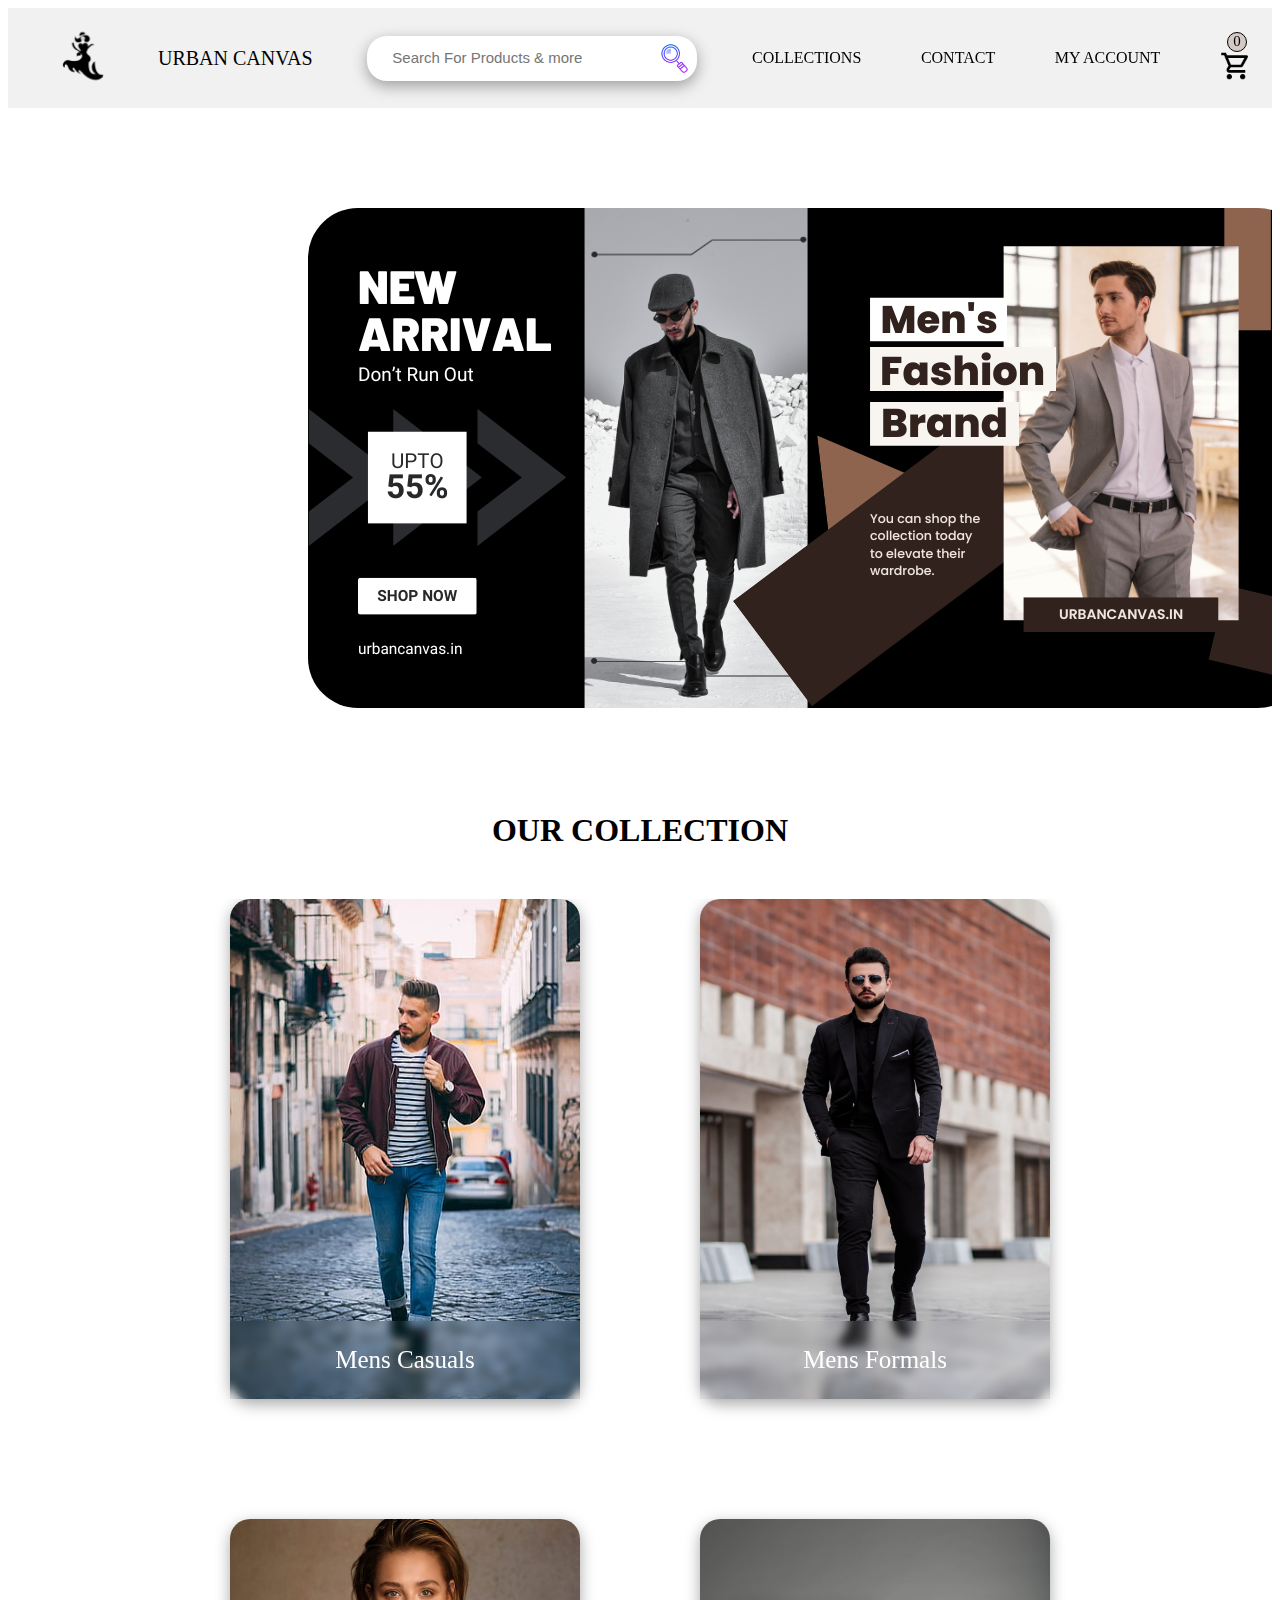
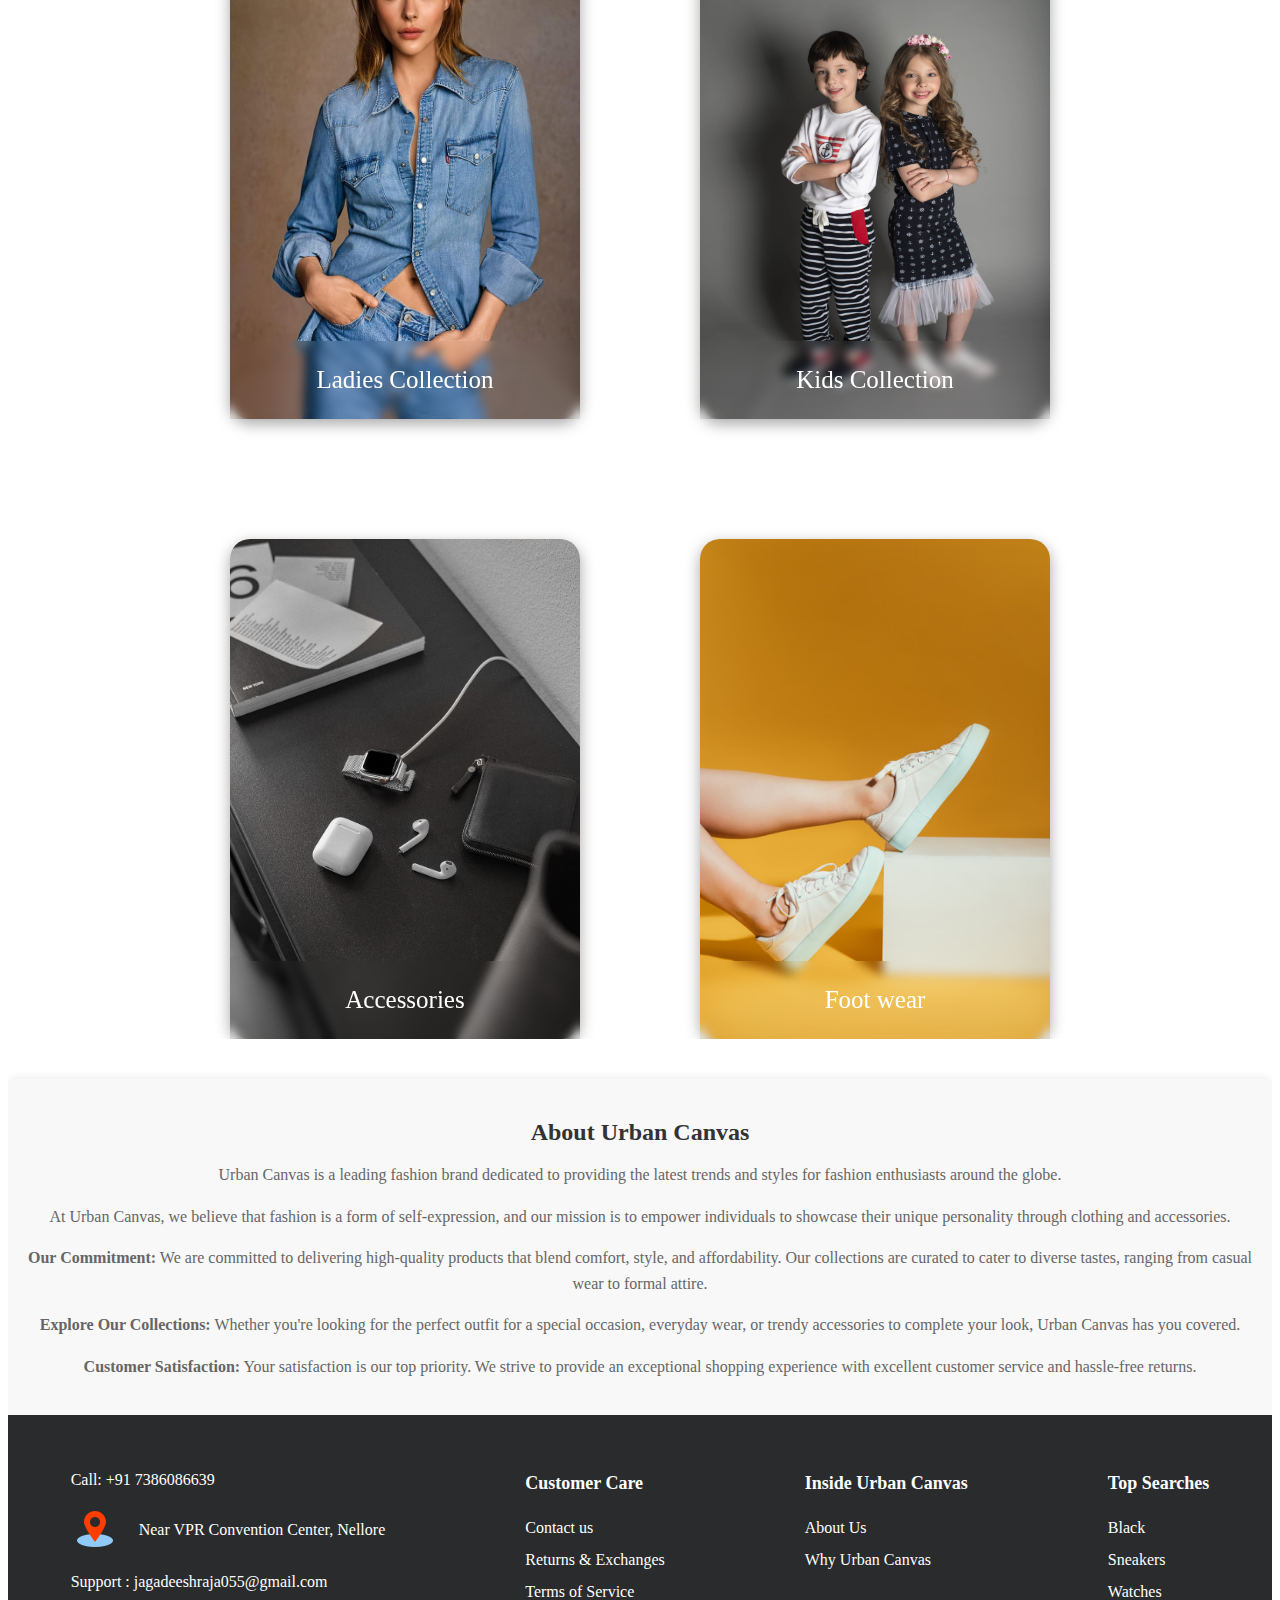
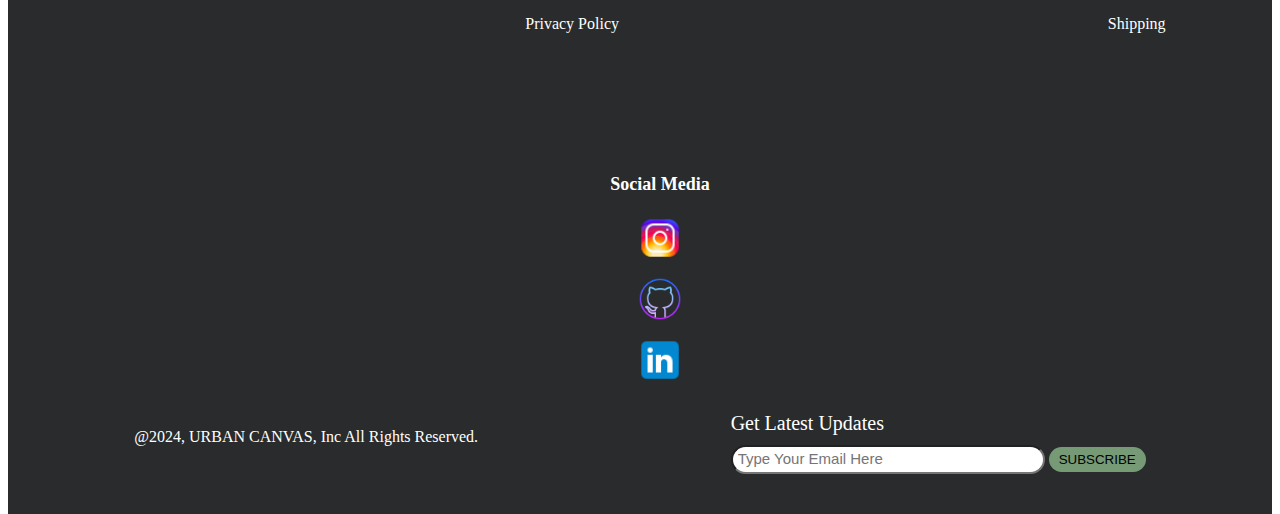
==== index.html @ 2da11622 "first commit" ====
<!DOCTYPE html>
<html lang="en">
<head>
  <meta charset="UTF-8">
  <meta name="viewport" content="width=device-width, initial-scale=1.0, maximum-scale=1.0, user-scalable=no">

  <title>Urban Canvas</title>
  <link rel = "stylesheet" href = "header.css">
  <link rel = "stylesheet" href = "index.css">
  <link rel = "stylesheet" href = "media-screen.css">
  <link rel="stylesheet" href = "footer.css">
</head>
<body>
  <div  class="header-div" id = "header-div-id">
    <header>
      <nav class="main-header">
        <div class="outer-left-header">
          <div class="left-header">
            <a href = "index.html">
              <img class="main-logo" src = "images/UrbanCanvasLogo.png" alt = "Fashion-Logo">
            </a>
            <p class="logo-name">
              URBAN CANVAS
            </p>
          </div>
          <div class="mobile-menu">
            <div class="add-to-cart">
              <div class="cart-value-div">
                <p class="cart-value"> 0 </p>
              </div>
              <a href = "cart.html">
                <img class="add-to-cart-img" src="images/AddToCart.png" alt = "Cart">
              </a>
            </div>
        </div>
      </div>
          
        
      <div class="results-bar">
          <input type = "text" placeholder="Search For Products & more" class="search-input">
          <img onclick = "searchItems();" src = "images/icons/icons8-search-64.png">
        
      </div>
      <div class="right-header">
        <li onclick = "scrollToSection('collections-page');">COLLECTIONS</li>
        <li onclick = "scrollToSection('about-page')">CONTACT</li>
        <li>MY ACCOUNT</li>
        
        <div class="add-to-cart" >
          <div class="cart-value-div">
            <p class="cart-value">  </p>
          </div>
          <a href = "cart.html"><img class="add-to-cart-img" src="images/AddToCart.png" alt = "Cart"></a>

        </div>
      </div>
  
      </nav>
    </header>
  </div>
  
  
  
  <div class="whole-main-page" id="whole-page">
    
    <main>
      <div class="images-scroll">
        <div class="mens-wear">
            <a href = "mens-casuals.html">
              <img  onmouseover="stopScroll()" onmouseleave="startScroll()" src="images/Mens-wear.png" alt = "mens-wear-promotion">
            </a>
        </div>
        <div class="womens-wear">
          <a href = "ladies-collection.html">
            <img onmouseover="stopScroll()" onmouseleave="startScroll()"  src = "images/ladies-wear.gif" alt = "ladies-wear-promotion">
          </a>
        </div>
        <div class="shoes">
          <a href = "shoe-collection.html">
            <img onmouseover="stopScroll()" onmouseleave="startScroll()"  src ="images/foot-wear.png" alt = "foot-wear-promotion">
          </a>
        </div>

        <div class="accessories">
          <a href = "accessories-collection.html">
            <img onmouseover="stopScroll()" onmouseleave="startScroll()"  src = "images/accessories.gif" alt = "accessories-promotion">
          </a>
        </div>

        <div class="kids-wear">
          <a href = "kids-collection.html">
            <img onmouseover="stopScroll()" onmouseleave="startScroll()"  src = "images/kids-wear.gif" alt = "kids-wear-promotion">

          </a>
        </div>
      </div>
      <h1 id = "collections-page"> OUR COLLECTION </h1>
      <div class="collections">
        <div class="mens-collection" onclick="goToMensCasual()">
          <img class="collection-image" src = "images/mens-collection.jpg">
          <div  class="collection-name">
            <p> Mens Casuals</p>
          </div>
        </div>
        <div class="mens-formal-collection" onclick = "goToMensFormal()">
          <img class="collection-image" src = "images/mens-formal-collection.jpg">
          <div  class="collection-name">
            <p> Mens Formals</p>
          </div>
        </div>
        <div class="ladies-collection" onclick = "goToLadiesCollection();">
          <img class="collection-image" src = "images/womens-collection.jpg">
          <div  class="collection-name">
            <p> Ladies Collection</p>
          </div>
        </div>
        <div class="kids-collection" onclick = "goToKidsCollection();">
          <img class="collection-image" src = "images//kids-wear-collection.jpg">
          <div  class="collection-name">
            <p> Kids Collection</p>
          </div>
        </div>
        <div class="accessories-collection" onclick = "goToAccessoriesCollection();">
          <img class="collection-image" src = "images/accessories-collection.jpg">
          <div  class="collection-name">
            <p> Accessories </p>
          </div>
        </div>
        <div class="foot-wear-collection" onclick = "goToFootWearCollection();">
          <img class="collection-image" src = "images/foot-wear-collection.jpg">
          <div  class="collection-name">
            <p> Foot wear </p>
          </div>
        </div>
      </div>

      <section class="about-section" id = 'about-page'>
        <h2>About Urban Canvas</h2>
        <p>
          Urban Canvas is a leading fashion brand dedicated to providing the latest trends and styles for fashion enthusiasts around the globe.
        </p>
        <p>
          At Urban Canvas, we believe that fashion is a form of self-expression, and our mission is to empower individuals to showcase their unique personality through clothing and accessories.
        </p>
        <p>
          <strong>Our Commitment:</strong> We are committed to delivering high-quality products that blend comfort, style, and affordability. Our collections are curated to cater to diverse tastes, ranging from casual wear to formal attire.
        </p>
        <p>
          <strong>Explore Our Collections:</strong> Whether you're looking for the perfect outfit for a special occasion, everyday wear, or trendy accessories to complete your look, Urban Canvas has you covered.
        </p>
        <p>
          <strong>Customer Satisfaction:</strong> Your satisfaction is our top priority. We strive to provide an exceptional shopping experience with excellent customer service and hassle-free returns.
        </p>
      </section>
    </main>
    <footer id="contact-page">
      <section class="contact-section">
        
        <div class="all-footer">
          <div class="phone-email">
            <p> Call: +91 7386086639</p>
            <div class="maps-icon">
              <a href = "https://www.google.com/maps/place/VPR+Convention+Centre/@14.3868989,79.9752205,15z/data=!4m6!3m5!1s0x3a4cf3afc59ce0b1:0xd9302344cf956f59!8m2!3d14.3877938!4d79.9732563!16s%2Fg%2F1q62fb8f_?entry=ttu">          <img src = "images/icons/icons8-place-marker-48.png">
              </a>
              <p> Near VPR Convention Center, Nellore</p>
            </div>
            <p> Support : jagadeeshraja055@gmail.com</p>
          </div>

          <div class="customer-care">
            <ul> <p>Customer Care</p>
              <li>Contact us</li>
              <li>Returns & Exchanges</li>
              <li>Terms of Service</li>
              <li>Privacy Policy</li>
            </ul>
          </div>
  
          <div class="inside-urban-canvas">
            <ul> <p>Inside Urban Canvas</p>
              <li>About Us</li>
              <li>Why Urban Canvas</li>
            </ul>
          </div>
  
          <div class="top-searches">
            <ul> <p>Top Searches</p>
              <li>Black</li>
              <li>Sneakers</li>
              <li>Watches</li>
              <li>Shipping</li>
            </ul>
          </div>
  
          <div class="social-media">
            <ul> <p> Social Media </p>
            <li>
              <div class="social-media-data">
               <a href = "https://www.instagram.com/jagadeesh_raja_/">
                <img src = "images/icons/icons8-instagram-48.png">
               </a>
              </div>
            </li>
            <li>
              <div class="social-media-data">
                <a href ="https://github.com/Jagadeesh-Udatha?tab=repositories">
                  <img src = "images/icons/icons8-github-64.png">
                </a>
              </div>
            </li>
            <li>
              <div class="social-media-data">
                <a href  = "https://www.linkedin.com/in/jagadeesh-udatha-109935244/">
                  <img src = "images/icons/icons8-linkedin-48.png">
                </a>
              </div>
            </li>
          </ul>  
          </div>
        </div>

        <div class="end-footer">
          <div class="rights">
            <p>@2024, URBAN CANVAS, Inc <span> All Rights Reserved.</span></p>
          </div>
          <div class="get-latest-info">
            <label for="text" > Get Latest Updates </label>
            <div clas="all-latest">
              <input type = 'text' id = "text" placeholder="Type Your Email Here">
              <button class="all-latest-button">
                SUBSCRIBE
              </button>
            </div>
          </div>
        </div>
      </section>
    </footer>
  </div>

    <script src = "casuals.js"></script>
    <script src  = "search-items.js"></script>
    <script src = "formals.js"></script>
    <script src = "kids-collections.js"></script>
    <script src = "ladies-collection.js"></script>
    <script src = "shoe-collection.js"></script>
    <script src = "accessories-collection.js"></script>
    <script src = "index.js">

   </script>
</body>
</html>
---- header.css ----
header {
  display: flex;
  background-color: #f1f1f1;
  height: 100px;
  align-items: center; 
  transition: all 2s ease-in-out;
} 

.results-bar {
  display: flex;
  justify-content: center;
  align-items: center;
  gap: 10px;
  flex-wrap: wrap;
}



.results-bar input {
  padding: 15px;
  border:none;
  box-shadow: rgba(0, 0, 0, 0.35) 0px 5px 15px;
}

.results-bar img {
  position: absolute;
  height: 35px;
  margin-left: 285px;
}
.results-bar input::placeholder {
  font-size: 15px;
  padding: 10px;
}


.mobile-menu {
  display: none;
}

.header-div {
  z-index:1;
  position: sticky;
  top: 0;


}

nav{
  display: flex;
  width: 100vw;
  justify-content: space-between;
}

nav li {
  list-style: none;
}

.main-logo {
  height: 100px;
}

.logo-name {
  font-size : 20px;
}

.left-header {
  display: flex;
  justify-content: center;
  align-items: center;
}


.right-header {
  display: flex;
  justify-content: space-between;
  align-items: center;
  width: 500px;
  margin-right: 20px;
  list-style:none;
}

.changing-the-header {
  display: flex;
  justify-content: center;
  place-items: center;
}

.right-header-shape {
  backdrop-filter: blur(10px);
  color: black;
  box-shadow: rgba(125, 125, 149, 0.2) 0px 7px 29px 0px;
  padding: 10px 60px;
  border-radius: 50px;
  margin-top: 15px;
}

.outer-left-header {
  display: flex;
  justify-content: space-between;
}



.right-header li {
  transition: all 0.3s ease-in-out;
  cursor: pointer;
}


.style-li {
  display: flex;
  margin-left: 520px;
  gap: 100px;
}

.right-header li:hover {
  transform: scale(1.2);
}

.add-to-cart {
  cursor: pointer;
  margin-bottom: -20px;
}
.add-to-cart-img {
  height: 32px;
}

.cart-value-div {
  position: absolute;
  margin-top: -33px;
  margin-left: 7px;
  height: 0px;
}



.cart-value {
  font-size: 15px;
  height: 18px;
  width: 18px;
  text-align: center;
  border: 1px solid black;
  border-radius: 10px;
  background-color: rgb(212, 201, 196);

}
---- index.css ----
body {
  height: 2000px;
}
  html {
    scroll-behavior: smooth;
  }


.whole-main-page {
  overflow-x: hidden;
}




.images-scroll {
  display: flex;
  width: 8000px;
  padding-top: 100px;
}


.mens-wear, .womens-wear, .shoes, .accessories, .kids-wear {
  width: 100%;
  display: flex;
  justify-content: center;
  place-items: center;
}

.mens-wear img, .womens-wear img, .shoes img, .accessories img, .kids-wear img{
  height: 500px;
  width: 1000px;
  border-radius: 50px;
  cursor: pointer;
  transition: transform .3s ease-in-out;
}

.images-scroll >  div img:hover {
  transform: scale(1.1);
}

.collections {
  display: flex;
  gap: 120px;
  width: auto;
  justify-content: center;
  flex-wrap: wrap;
  overflow: hidden;
}



.collections > div img{
  height: 500px;
  width: 350px; 
  border-radius: 20px;
  box-shadow: rgba(0, 0, 0, 0.35) 0px 5px 15px;
}

.collections > div {
  cursor: pointer;
}
.collection-name {
  backdrop-filter: blur(5px);
  margin-top: -82px;
  font-size: 25px;
  text-align: center;
  color: white;
  overflow: hidden;
}

h1 {
  margin-top: 100px;
  text-align: center;
  margin-bottom: 50px;
}


.about-section {
  margin-top: 40px;
  padding: 20px;
  background-color: #f8f8f8;
  border-radius: 8px;
  box-shadow: 0 0 10px rgba(0, 0, 0, 0.1);
}

.about-section h2 {
  color: #333;
  font-size: 24px;
  margin-bottom: 15px;
  text-align: center;
}

.about-section p {
  color: #666;
  font-size: 16px;
  line-height: 1.6;
  text-align: center;

}
---- media-screen.css ----
@media screen and (max-width: 480px) {
  body , .whole-main-page{
    overflow-x: hidden;
  }
  .collection-name {
    backdrop-filter: blur(0px);
  }

  header {
    border-radius : 10px;
    top:0;
    height: 150px;
    width: 100%;
  }

  .right-header {
    display: none;
  }

 

  nav {
    flex-direction: column;
  }

  .right-header-shape {
    display: flex;
    background-color: #f1f1f18a;
    gap: 30px;
  }

  .mobile-menu {
    display: flex;
    flex-direction: column;
    justify-content: center;
    align-items: center;
    font-size: 15px;
    margin-right: 20px;
  }





  .main-logo {
    height: 70px;
  }

  .logo-name {
    font-size: 15px;
    margin-left: -20px;
  }



  .images-scroll {
    width: 1920px;
  }

  .mens-wear img, .womens-wear img, .shoes img, .accessories img, .kids-wear img{
    height: 240px;
    width: 380px;
    border-radius: 30px;
    cursor: pointer;
    transition: transform .3s ease-in-out;
  }

  .collections {
    display: flex;
    gap: 50px;
  }

  .collections > div img {
    height: 200px;
    width: auto;
    box-shadow: rgba(0, 0, 0, 0.35) 0px 5px 15px;
  }

 
    

  .collection-name {
    margin-top: -55px;
    font-size: 15px;
    width: auto;
    padding: 0 23px;
    text-align: center;
    border-radius: 20px;
    color:white;

  }

  .foot-wear-collection p {
    margin-left: 17px;
  }
   
  .footer {
    padding: 40px 10px;
  }

  .phone-email {
    margin-left: 40px;
  }

 .maps-icon {
  flex-direction: column;
  gap: 5px;

 }

  .maps-icon {
    gap:5px;
  }

  .all-footer  {
    gap: 5px;
    font-size: 12px;
    display: flex;
    flex-direction: column;
  }

  li {
    line-height: 1.5;
  }

  .social-media ul{
    gap: 10px;
    display: flex;
    flex-direction: row;
    align-items: center;
    flex-wrap: wrap;

  }

  .social-media-data img {
    height: 30px;
  }

  .end-footer {
    flex-direction: column;
    gap: 10px;
    margin-left: 40px;
  }

  .all-latest-button {
    margin: 5px 0 0 100px;
  }

  .images-section {
    flex-direction: column;
    
  }


  .all-side-images {
    flex-direction: row;
    gap: 10px;
    overflow-x: auto; /* Add this line to enable horizontal scrolling */
    
  }

  .side-images img {
    height: 70px;
    width: auto; 
  }

  .main-image img {
    height: auto;
    width: 380px;
  }

  h1 {
    text-align: center;
  }
  .after-product-info p {
    font-size: 20px;
    text-align: center;
  }

  .after-product-ratings {
    justify-content: center;
    align-items: center;
  }

  .new-cost-discount {
    justify-content: center;
  }

  .newCost-diff {
    font-size: 30px;
  }

  .old-cost-discount {
    text-align: center;
  }
  .size-chart {
    margin-top: -10px;
  }

  .del-option-details {
    justify-content: center;
  }

  

  .check-enter input {
    width: 250px;
    margin-left: 30px;
  }
  .valid{
    margin-left: 30px;
  }

  .whole-cart {
    flex-direction: column;
    align-items: center;
    justify-content: center;
    overflow: hidden;
  }

  

  .cart-product {
    width: auto;
    flex-direction: column;
    padding: 40px 50px;
    justify-content: center;
    gap: 5px;
  }

  .cart-product-data {
    /* justify-content: center; */
    text-align: center;
  }

   
  .cart-image img {
    width: 200px;
    height: auto;
  }

  .cart-image , .cart-timer, .discount-cart-new{
    display: flex;
    justify-content: center;
    align-items: center;
  }
  .cart-timer {
    display: flex;
    justify-content: center;
  }

  .remove-product {
    margin:0px;
  }
  .mrp-cost , .discount-mrp, .extra-Fee, .shipping-fee , .total-amount {
    display: flex;
    justify-content: space-between;
    gap: 40px;
    
  }

  

  .price-amount {
    height: 400px;
    width: 250px;
  }
  


}

  















@media screen and (min-width: 480px) and
    (max-device-width: 780px)  {
      .collection-name {
        backdrop-filter: blur(0px);
      }
      header {
        border-radius : 10px;
        top:0;
        height: 100px;
      }
      .outer-left-header {
        display: flex;
        justify-content: space-between;
        flex-direction: row-reverse;
        gap: 20px;
      }

      .main-header {
        display: flex;
        flex-direction: row;
        justify-content: space-around;
        place-items: center;
      }

      /* .mobile-menu {
        display: none;
      } */

      .mobile-menu {
          display: flex;
          justify-content: center;
          align-items: center;
          font-size: 15px;
          margin-right: 20px;
        }
      
      
      .right-header {
        display: none;
    
      }

      .add-to-cart {
        margin-top:-10px;
      }
    
      nav {
        flex-direction: column;
      }
    
      .right-header-shape {
        display: flex;
        background-color: #f1f1f18a;
        gap: 20px;
      }
    
      
      .main-logo {
        height: 90px;
      }
    
      .logo-name {
        font-size: 15px;
        margin-left: -20px;
      }
      .images-scroll {
        width: 3000px;
      }
    
      .mens-wear img, .womens-wear img, .shoes img, .accessories img, .kids-wear img{
        height: 280px;
        width: 560px;
        border-radius: 30px;
        cursor: pointer;
        transition: transform .3s ease-in-out;
      }

      .collections {
        display: flex;
        gap: 50px;
      }
    
      .collections > div img {
        height: 200px;
        width: auto;
        box-shadow: rgba(0, 0, 0, 0.35) 0px 5px 15px;
      }
      .collection-name {
        margin-top: -55px;
        font-size: 15px;
        width: auto;
        padding: 0 23px;
        text-align: center;
        border-radius: 20px;
        color:white;
    
      }

      .images-section {
        flex-direction: column;
        justify-content: center;
        align-items: center;
      }
    
      .all-side-images {
        flex-direction: row;
        gap: 10px;
        overflow-x: auto; /* Add this line to enable horizontal scrolling */
        
      }
    
      .side-images img {
        height: 90px;
        width: auto; 
      }
    
      .main-image img {
        height: 350px;
      }
    
      h1 {
        text-align: center;
      }
      .after-product-info p {
        font-size: 20px;
        text-align: center;
      }
    
      .after-product-ratings {
        justify-content: center;
        align-items: center;
      }
    
      .new-cost-discount {
        justify-content: center;
      }
    
      .newCost-diff {
        font-size: 30px;
      }
    
      .old-cost-discount {
        text-align: center;
      }
      .size-chart {
        margin-top: -10px;
      }
    
      .del-option-details {
        justify-content: center;
      }
    
      
    
      .check-enter input {
        width: 250px;
        margin-left: 30px;
      }
      .valid{
        margin-left: 30px;
      }

      .whole-cart {
        flex-direction: column;
      }

      .cart-product {
        width: 650px;
      }

      .cart-image img {
        width: 250px;
        height: auto;
      }

      
    
    }


    @media screen and (min-device-width: 780px) 
    and (max-device-width: 1024px) {
      .collection-name {
        backdrop-filter: blur(0px);
      }
      header {
        border-radius : 10px;
        top:0;
        height: 100px;
      }
      .outer-left-header {
        display: flex;
        justify-content: space-between;
        flex-direction: row-reverse;
        gap: 20px;
      }

      .main-header {
        display: flex;
        flex-direction: row;
        justify-content: space-around;
        place-items: center;
      }

      /* .mobile-menu {
        display: none;
      } */

      .mobile-menu {
          display: flex;
          justify-content: center;
          align-items: center;
          font-size: 15px;
          margin-right: 20px;
        }
      
      
      .right-header {
        display: none;
    
      }

      .add-to-cart {
        margin-top:-10px;
      }
    
      nav {
        flex-direction: column;
      }
    
      .right-header-shape {
        display: flex;
        background-color: #f1f1f18a;
        gap: 20px;
      }

      .images-scroll {
        width:3900px;
      }

      .mens-wear img, .womens-wear img, .shoes img, .accessories img, .kids-wear img{
        height: 400px;
        width: 750px;
        border-radius: 30px;
        cursor: pointer;
        transition: transform .3s ease-in-out;
      }

      
  .images-section {
    height: auto;
  }

  .all-side-images {
    gap: 10px;
    overflow-x: auto; /* Add this line to enable horizontal scrolling */
    
  }

  .side-images img {
    height: 50px;
    width: auto; 
  }

  .main-image img {
    height: 350px;
  }

  .main-image {
    height: 400px;
  }

  h1 {
    text-align: center;
  }
  .after-product-info p {
    font-size: 20px;
    text-align: center;
  }

  .after-product-ratings {
    justify-content: center;
    align-items: center;
  }

  .new-cost-discount {
    justify-content: center;
  }

  .newCost-diff {
    font-size: 30px;
  }

  .old-cost-discount {
    text-align: center;
  }
  .size-chart {
    margin-top: -10px;
  }

  .del-option-details {
    justify-content: center;
  }

  

  .check-enter input {
    width: 250px;
    margin-left: 30px;
  }
  .valid{
    margin-left: 30px;
  }

  .whole-cart {
    flex-direction: column;
  }

}
---- footer.css ----
footer {
  background-color: #292b2c;
  color: #fff;
  padding: 40px 0;
}

.phone-email {
  display: flex;
  flex-direction: column;

}
.maps-icon {
  display: flex;
  gap: 20px;
  justify-content: center;
}

.all-footer{
  display: flex;
  justify-content: center;
  gap:100px;
  flex-wrap: wrap;
}

li {
  line-height: 2;
  cursor: pointer;
}

.all-footer ul{
  list-style: none;
}

.social-media-data {
  display: flex;
  gap: 20px;
  justify-content: center;
  align-items: center;
}

.social-media-data  img {
  height: 50px;
  transition: all 0.5s ease-in-out;
  
}

.social-media-data img:hover {
  cursor: pointer;
  transform: scale(1.1);
}

ul p {
  font-size: 18px;
  font-weight: bold;
}

.end-footer {
  display: flex;
  justify-content: center;
  justify-content: space-around;
  flex-wrap: wrap;

}

.get-latest-info {
  display: flex;
  flex-direction: column;
  gap: 10px;
}

label {
  font-size: 20px;
}

input {
  padding: 5px;
  width: 300px;
  border-radius: 20px;

}

input::placeholder {
  font-size : 15px;
}

.all-latest-button{
  padding: 5px 10px;
  border-radius: 20px;
  background-color: rgb(117, 154, 117);
  border: none;
  cursor: pointer;
}

.all-latest-button:hover {
  background-color: rgba(0, 199, 0, 0.775);
}

.all-latest-button:active {
  transform: scale(0.8);
}
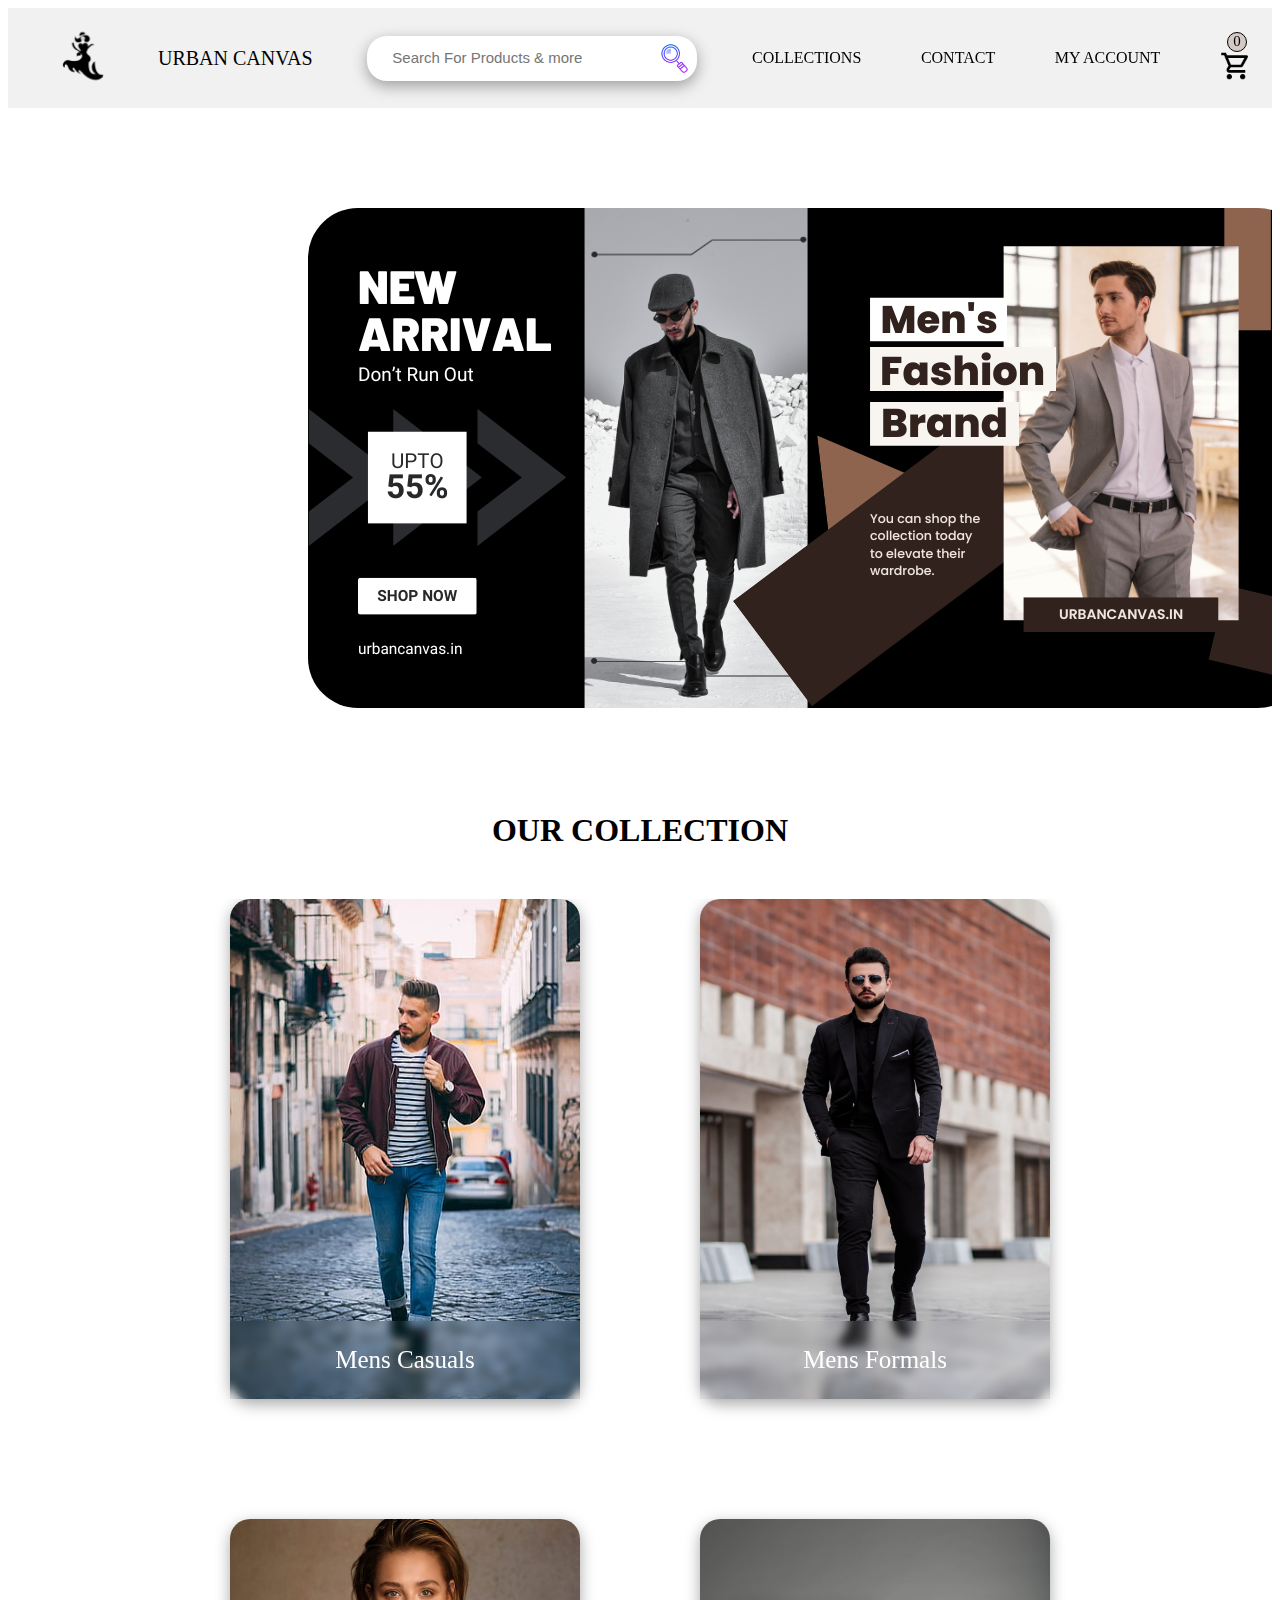
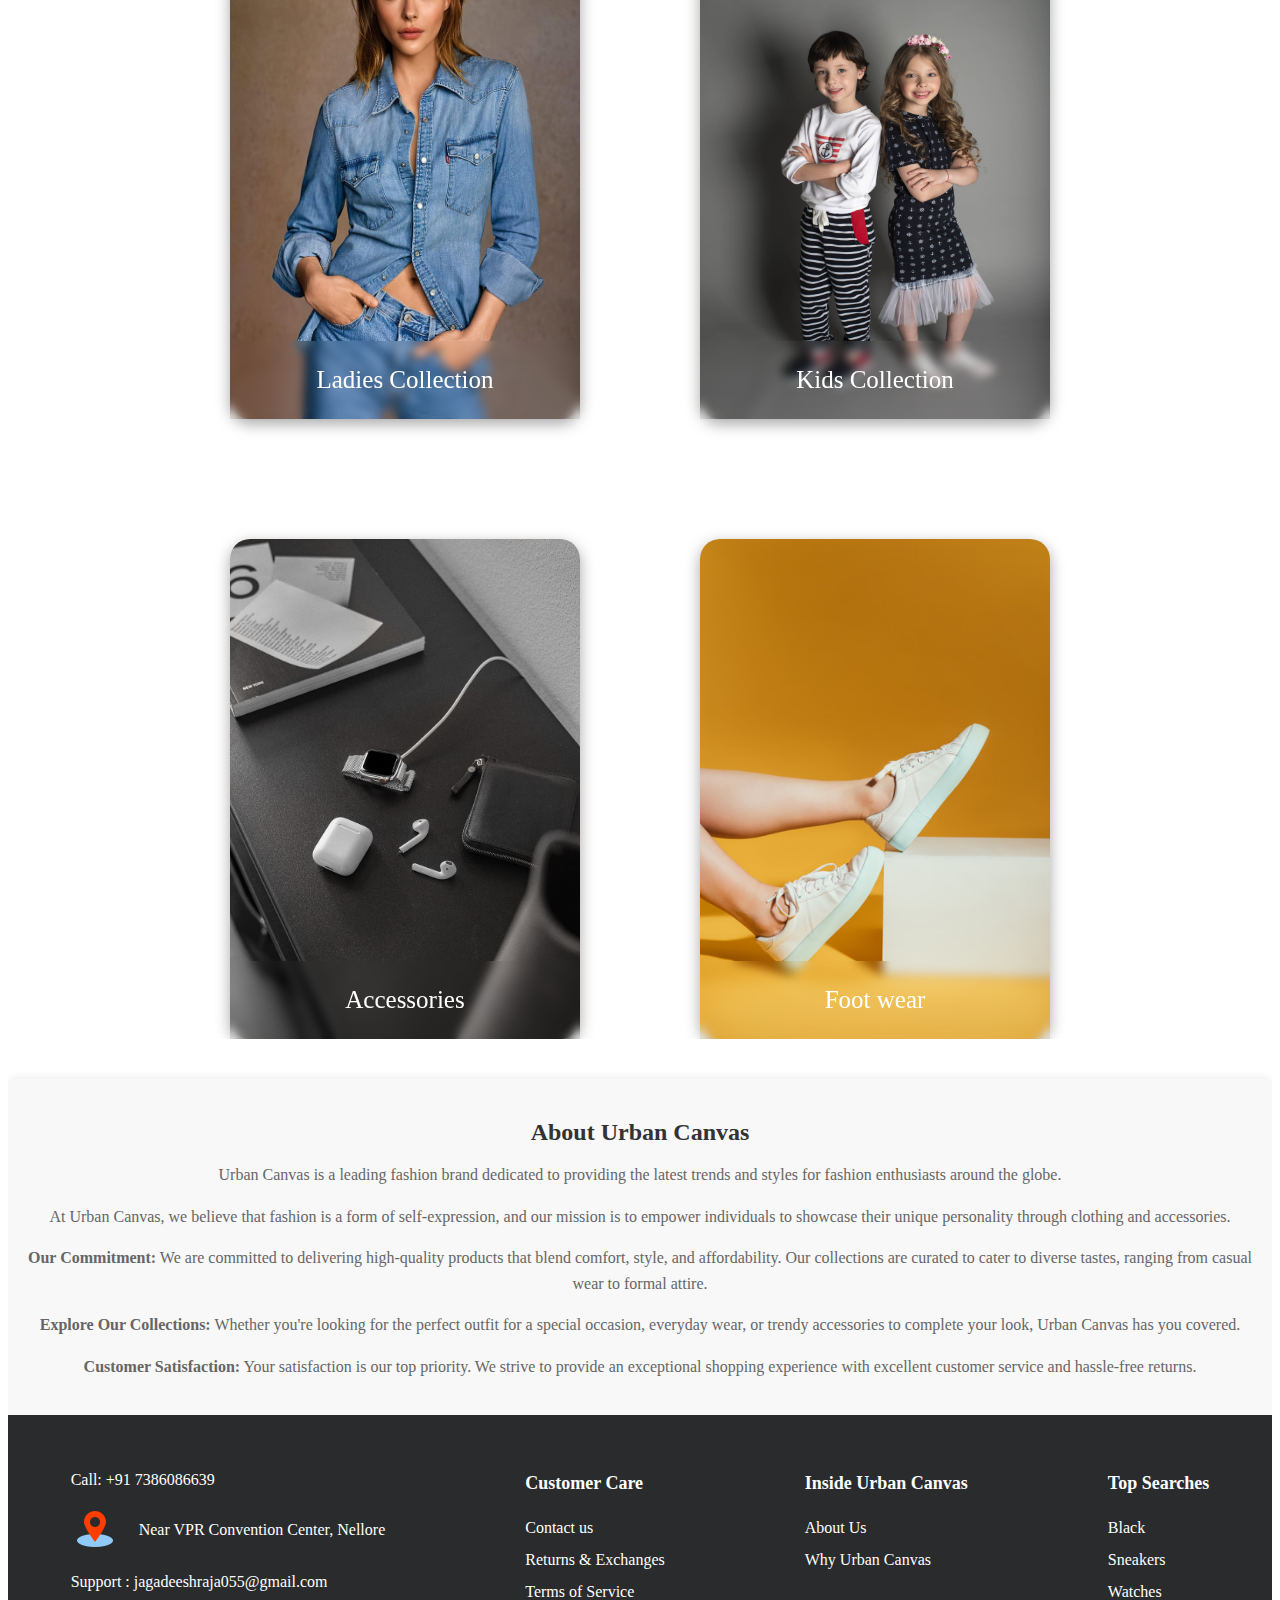
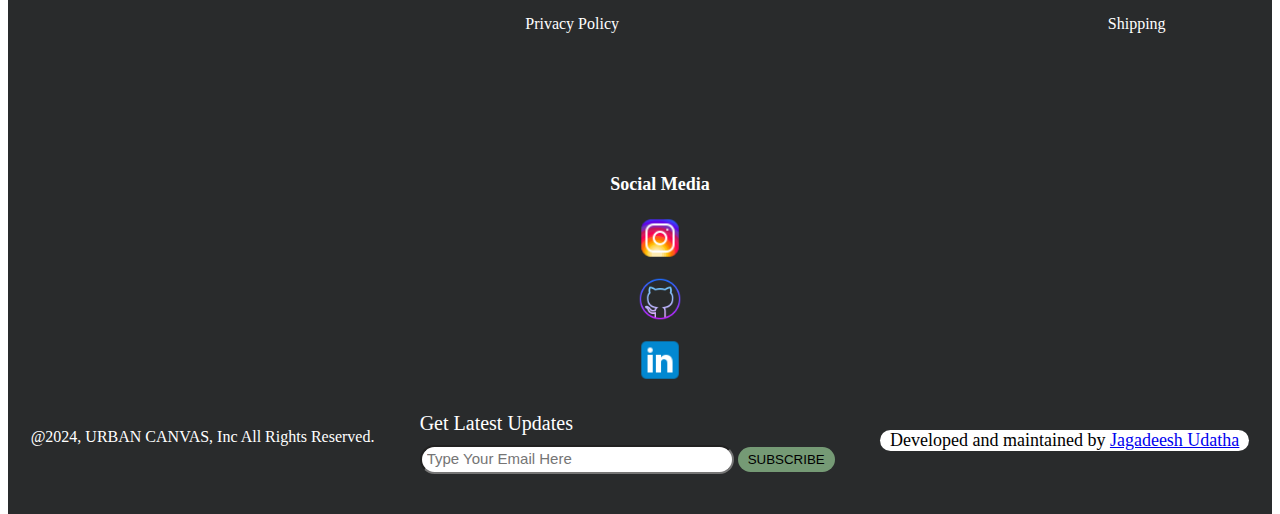
==== commit ccb76e68: "changed footer" ====
--- a/index.html
+++ b/index.html
@@ -196,9 +196,9 @@
             <ul> <p> Social Media </p>
             <li>
               <div class="social-media-data">
-               <a href = "https://www.instagram.com/jagadeesh_raja_/">
-                <img src = "images/icons/icons8-instagram-48.png">
-               </a>
+                <a href = "https://www.instagram.com/jagadeesh_raja_/">
+                  <img src = "images/icons/icons8-instagram-48.png">
+                </a>
               </div>
             </li>
             <li>
@@ -226,11 +226,14 @@
           <div class="get-latest-info">
             <label for="text" > Get Latest Updates </label>
             <div clas="all-latest">
-              <input type = 'text' id = "text" placeholder="Type Your Email Here">
+              <input type = 'text' id = "text" placeholder="Type Your Email Here"> 
               <button class="all-latest-button">
                 SUBSCRIBE
               </button>
             </div>
+          </div>
+          <div class="maintained">
+            <p>Developed and maintained by <a href = "https://www.linkedin.com/in/jagadeesh-udatha-109935244/"> Jagadeesh Udatha</a></p>
           </div>
         </div>
       </section>
@@ -244,8 +247,7 @@
     <script src = "ladies-collection.js"></script>
     <script src = "shoe-collection.js"></script>
     <script src = "accessories-collection.js"></script>
-    <script src = "index.js">
-
-   </script>
+    <script src = "index.js"></script>
+
 </body>
 </html>--- a/index.css
+++ b/index.css
@@ -9,7 +9,6 @@
 .whole-main-page {
   overflow-x: hidden;
 }
-
 
 
 
--- a/footer.css
+++ b/footer.css
@@ -14,6 +14,15 @@
   gap: 20px;
   justify-content: center;
 }
+
+.maintained p{
+  background-color: white;
+  color: black;
+  font-size: 18px;
+  border-radius: 30px;
+  padding: 0 10px;
+}
+
 
 .all-footer{
   display: flex;
